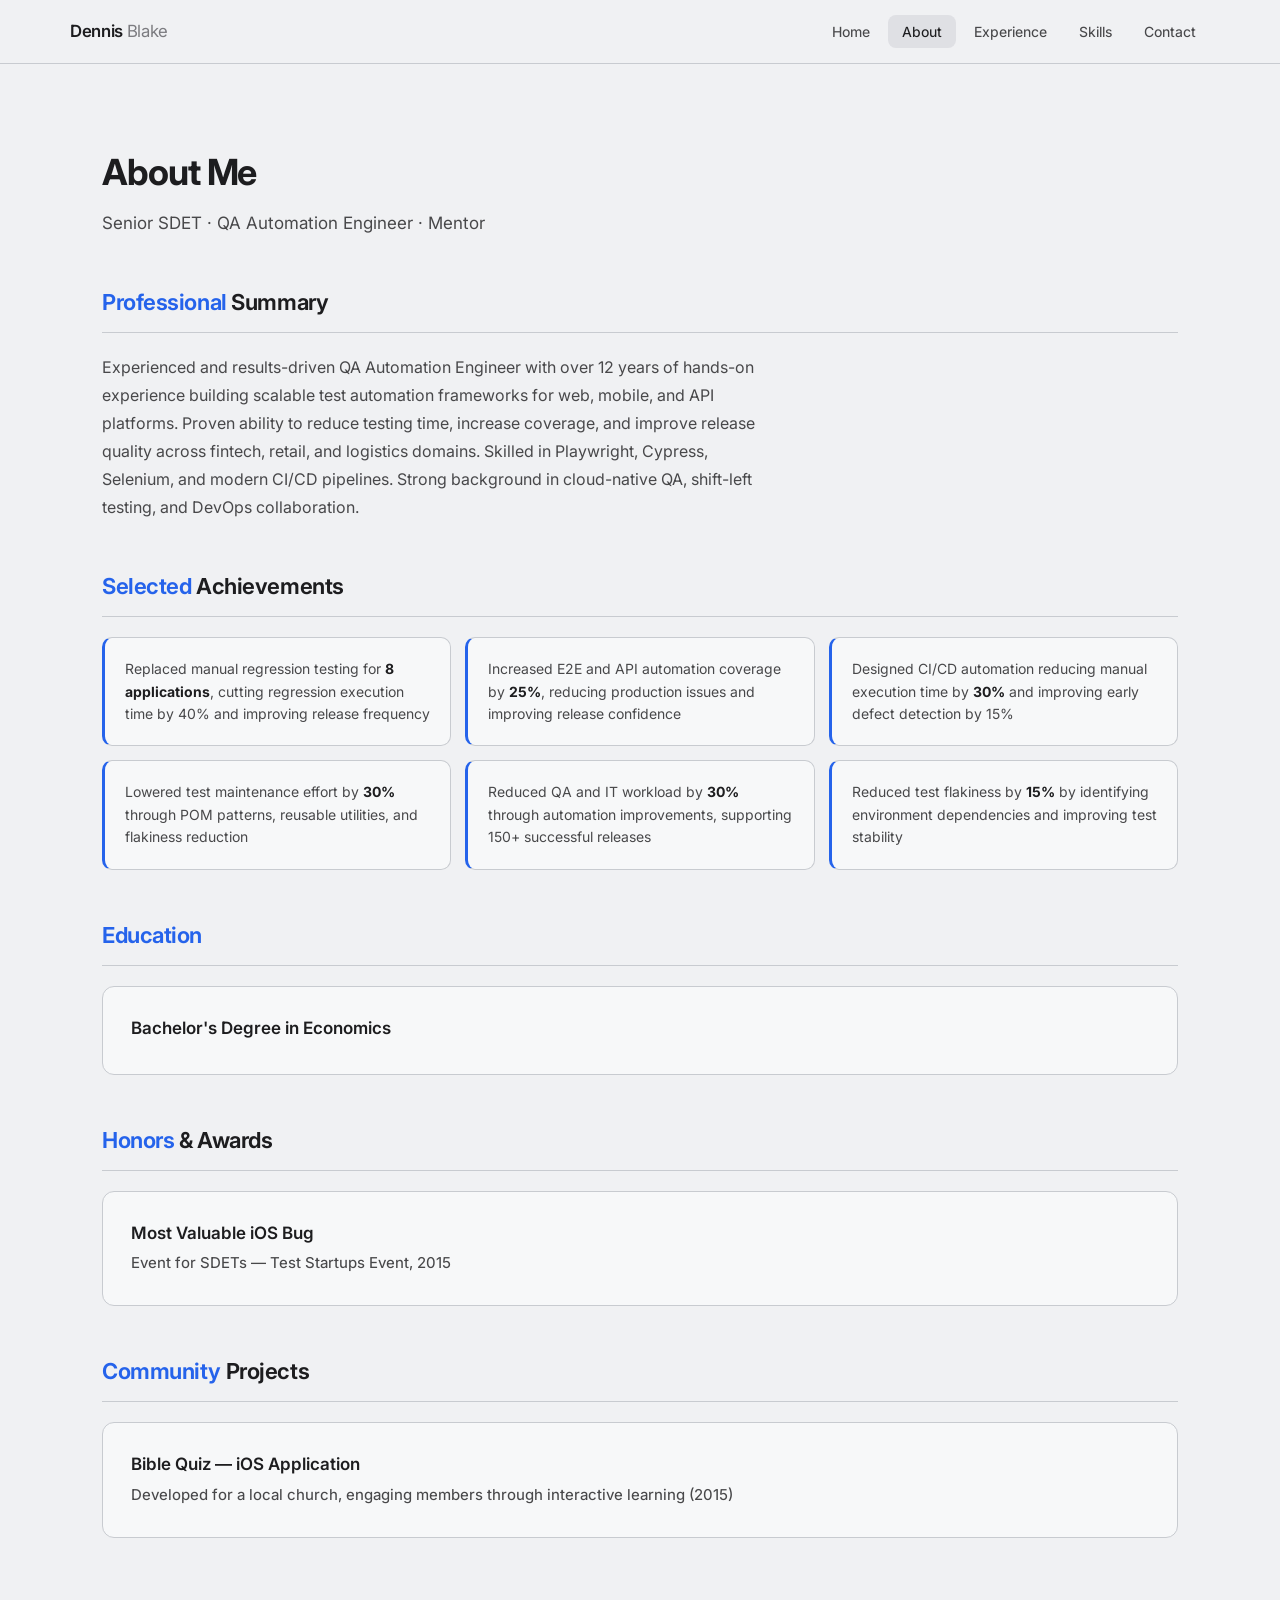
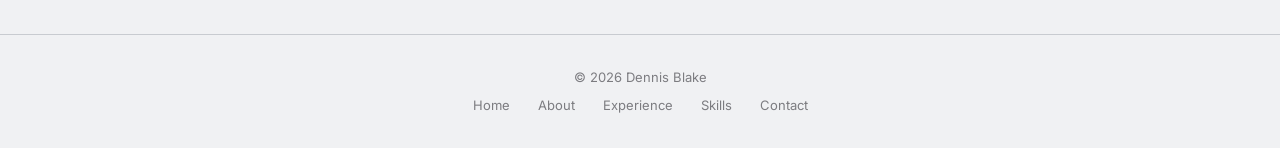
==== about/index.html @ b37bf3eb "Initial portfolio site" ====
<!doctype html>
<html lang="en">
  <head>
    <meta charset="UTF-8" />
    <meta name="viewport" content="width=device-width, initial-scale=1.0" />
    <title>About — Dennis Blake</title>
    <meta
      name="description"
      content="About Dennis Blake — Senior SDET and QA Automation Engineer with 12+ years building scalable test frameworks."
    />
    <link rel="preconnect" href="https://fonts.googleapis.com" />
    <link rel="preconnect" href="https://fonts.gstatic.com" crossorigin />
    <link
      href="https://fonts.googleapis.com/css2?family=Inter:wght@400;450;500;550;600;650;700&display=swap"
      rel="stylesheet"
    />
    <link rel="icon" href="../assets/favicon.svg" type="image/svg+xml" />
    <link rel="stylesheet" href="../css/style.css" />
  </head>
  <body>
    <nav class="navbar">
      <div class="container">
        <a href="../" class="logo">Dennis <span>Blake</span></a>
        <div
          class="menu-toggle"
          onclick="
            document.querySelector('.nav-links').classList.toggle('active')
          "
        >
          <span></span><span></span><span></span>
        </div>
        <ul class="nav-links">
          <li><a href="../">Home</a></li>
          <li><a href="../about/" class="active">About</a></li>
          <li><a href="../experience/">Experience</a></li>
          <li><a href="../skills/">Skills</a></li>
          <li><a href="../contact/">Contact</a></li>
        </ul>
      </div>
    </nav>

    <main class="page-main">
      <section class="page-hero">
        <h1>About Me</h1>
        <p class="tagline">Senior SDET · QA Automation Engineer · Mentor</p>
      </section>

      <section class="section">
        <h2><span>Professional</span> Summary</h2>
        <p class="summary-text">
          Experienced and results-driven QA Automation Engineer with over 12
          years of hands-on experience building scalable test automation
          frameworks for web, mobile, and API platforms. Proven ability to
          reduce testing time, increase coverage, and improve release quality
          across fintech, retail, and logistics domains. Skilled in Playwright,
          Cypress, Selenium, and modern CI/CD pipelines. Strong background in
          cloud-native QA, shift-left testing, and DevOps collaboration.
        </p>
      </section>

      <section class="section">
        <h2><span>Selected</span> Achievements</h2>
        <div class="achievements">
          <div class="achievement-item">
            <p>
              Replaced manual regression testing for
              <strong>8 applications</strong>, cutting regression execution time
              by 40% and improving release frequency
            </p>
          </div>
          <div class="achievement-item">
            <p>
              Increased E2E and API automation coverage by <strong>25%</strong>,
              reducing production issues and improving release confidence
            </p>
          </div>
          <div class="achievement-item">
            <p>
              Designed CI/CD automation reducing manual execution time by
              <strong>30%</strong> and improving early defect detection by 15%
            </p>
          </div>
          <div class="achievement-item">
            <p>
              Lowered test maintenance effort by <strong>30%</strong> through
              POM patterns, reusable utilities, and flakiness reduction
            </p>
          </div>
          <div class="achievement-item">
            <p>
              Reduced QA and IT workload by <strong>30%</strong> through
              automation improvements, supporting 150+ successful releases
            </p>
          </div>
          <div class="achievement-item">
            <p>
              Reduced test flakiness by <strong>15%</strong> by identifying
              environment dependencies and improving test stability
            </p>
          </div>
        </div>
      </section>

      <section class="section">
        <h2><span>Education</span></h2>
        <div class="card">
          <h3>Bachelor's Degree in Economics</h3>
        </div>
      </section>

      <section class="section">
        <h2><span>Honors</span> &amp; Awards</h2>
        <div class="card">
          <h3>Most Valuable iOS Bug</h3>
          <p class="subtitle">Event for SDETs — Test Startups Event, 2015</p>
        </div>
      </section>

      <section class="section">
        <h2><span>Community</span> Projects</h2>
        <div class="card">
          <h3>Bible Quiz — iOS Application</h3>
          <p class="subtitle">
            Developed for a local church, engaging members through interactive
            learning (2015)
          </p>
        </div>
      </section>
    </main>

    <footer>
      <p>&copy; 2026 Dennis Blake</p>
      <div class="footer-links">
        <a href="../">Home</a>
        <a href="../about/">About</a>
        <a href="../experience/">Experience</a>
        <a href="../skills/">Skills</a>
        <a href="../contact/">Contact</a>
      </div>
    </footer>
  </body>
</html>
---- css/style.css ----
* {
  margin: 0;
  padding: 0;
  box-sizing: border-box;
}

:root {
  --bg: #f0f1f3;
  --bg-subtle: #e9eaed;
  --bg-muted: #dfe0e4;
  --border: #c8cbd0;
  --text: #1d1d1f;
  --text-secondary: #48484a;
  --text-muted: #7c7c80;
  --accent: #2563eb;
  --accent-hover: #1d4ed8;
  --accent-subtle: #e8f0fe;
  --success: #059669;
  --success-subtle: #e6f7ef;
  --surface: #f7f8f9;
  --max-width: 1140px;
}

html {
  scroll-behavior: smooth;
  -webkit-font-smoothing: antialiased;
  -moz-osx-font-smoothing: grayscale;
}

body {
  font-family:
    "Inter",
    -apple-system,
    BlinkMacSystemFont,
    "Segoe UI",
    system-ui,
    sans-serif;
  background-color: var(--bg);
  color: var(--text);
  line-height: 1.6;
  font-size: 16px;
}

a {
  color: var(--accent);
  text-decoration: none;
  transition: color 0.2s ease;
}

a:hover {
  color: var(--accent-hover);
}

img {
  max-width: 100%;
}

/* ── Navigation ── */

.navbar {
  background: rgba(240, 241, 243, 0.9);
  backdrop-filter: blur(14px);
  -webkit-backdrop-filter: blur(14px);
  border-bottom: 1px solid var(--border);
  padding: 0 2rem;
  position: sticky;
  top: 0;
  z-index: 100;
  height: 64px;
}

.navbar .container {
  max-width: var(--max-width);
  margin: 0 auto;
  display: flex;
  justify-content: space-between;
  align-items: center;
  height: 100%;
}

.navbar .logo {
  font-size: 1.05rem;
  font-weight: 600;
  color: var(--text);
  letter-spacing: -0.02em;
}

.navbar .logo span {
  color: var(--text-muted);
  font-weight: 400;
}

.nav-links {
  list-style: none;
  display: flex;
  gap: 0.25rem;
  align-items: center;
}

.nav-links a {
  color: var(--text-secondary);
  font-size: 0.875rem;
  font-weight: 450;
  padding: 0.5rem 0.875rem;
  border-radius: 8px;
  transition:
    color 0.2s ease,
    background 0.2s ease;
}

.nav-links a:hover,
.nav-links a.active {
  color: var(--text);
  background: var(--bg-muted);
}

.nav-links .btn-primary {
  color: #fff;
  background: var(--accent);
}

.nav-links .btn-primary:hover {
  color: #fff;
  background: var(--accent-hover);
}

.menu-toggle {
  display: none;
  flex-direction: column;
  gap: 4px;
  cursor: pointer;
  padding: 8px;
  border-radius: 8px;
  transition: background 0.2s;
}

.menu-toggle:hover {
  background: var(--bg-muted);
}

.menu-toggle span {
  display: block;
  width: 20px;
  height: 2px;
  background: var(--text);
  border-radius: 1px;
  transition: 0.2s;
}

/* ── Layout ── */

main {
  width: 100%;
}

.container-page {
  max-width: var(--max-width);
  margin: 0 auto;
  padding: 0 2rem;
}

.section {
  padding: 5rem 0;
}

.section--alt {
  background: var(--bg-subtle);
}

.section--border {
  border-top: 1px solid var(--border);
}

.section-label {
  font-size: 0.8125rem;
  font-weight: 600;
  text-transform: uppercase;
  letter-spacing: 0.08em;
  color: var(--accent);
  margin-bottom: 0.75rem;
}

.section-title {
  font-size: 2rem;
  font-weight: 700;
  letter-spacing: -0.03em;
  line-height: 1.2;
  color: var(--text);
  margin-bottom: 1rem;
}

.section-subtitle {
  font-size: 1.125rem;
  color: var(--text-secondary);
  line-height: 1.7;
  max-width: 640px;
}

.section-header {
  margin-bottom: 3rem;
}

/* ── Hero ── */

.hero {
  padding: 6rem 0 5rem;
  text-align: left;
}

.hero-inner {
  max-width: var(--max-width);
  margin: 0 auto;
  padding: 0 2rem;
  display: grid;
  grid-template-columns: 1fr 1fr;
  gap: 4rem;
  align-items: center;
}

.hero-content {
  max-width: 560px;
}

.hero-badge {
  display: inline-flex;
  align-items: center;
  gap: 0.5rem;
  background: var(--success-subtle);
  color: var(--success);
  font-size: 0.8125rem;
  font-weight: 600;
  padding: 0.375rem 1rem;
  border-radius: 100px;
  margin-bottom: 1.5rem;
  border: 1px solid #d1fae5;
}

.hero-badge::before {
  content: "";
  width: 6px;
  height: 6px;
  background: var(--success);
  border-radius: 50%;
  flex-shrink: 0;
}

.hero h1 {
  font-size: 3.25rem;
  font-weight: 700;
  letter-spacing: -0.04em;
  line-height: 1.1;
  color: var(--text);
  margin-bottom: 1.25rem;
}

.hero h1 .text-muted {
  color: var(--text-muted);
}

.hero-description {
  font-size: 1.2rem;
  color: var(--text-secondary);
  line-height: 1.7;
  margin-bottom: 1.5rem;
  max-width: 480px;
}

.hero-stack {
  display: flex;
  flex-wrap: wrap;
  gap: 0.5rem;
  margin-bottom: 1rem;
}

.hero-stack span {
  font-size: 0.8125rem;
  font-weight: 500;
  color: var(--text-secondary);
  background: var(--bg-muted);
  padding: 0.35rem 0.85rem;
  border-radius: 6px;
  border: 1px solid var(--border);
}

.hero-auth {
  font-size: 0.8125rem;
  color: var(--text-muted);
  font-weight: 500;
  margin-bottom: 1.75rem;
}

.hero-actions {
  display: flex;
  gap: 0.75rem;
  flex-wrap: wrap;
}

.hero-photo-wrapper {
  display: flex;
  justify-content: center;
  align-items: center;
}

.hero-photo {
  width: 320px;
  height: 320px;
  border-radius: 24px;
  object-fit: cover;
  object-position: center 15%;
  border: 1px solid var(--border);
  box-shadow: 0 24px 48px -12px rgba(0, 0, 0, 0.08);
}

/* ── Buttons ── */

.btn {
  display: inline-flex;
  align-items: center;
  justify-content: center;
  gap: 0.5rem;
  padding: 0.75rem 1.5rem;
  border-radius: 10px;
  font-weight: 550;
  font-size: 0.9375rem;
  transition: all 0.2s ease;
  cursor: pointer;
  border: none;
  text-decoration: none;
  line-height: 1;
}

.btn-primary {
  background: var(--accent);
  color: #fff;
}

.btn-primary:hover {
  background: var(--accent-hover);
  color: #fff;
}

.btn-secondary {
  background: var(--bg);
  color: var(--text);
  border: 1px solid var(--border);
}

.btn-secondary:hover {
  background: var(--bg-subtle);
  color: var(--text);
  border-color: #d1d5db;
}

.btn-outline {
  border: 1px solid var(--border);
  color: var(--text-secondary);
  background: transparent;
}

.btn-outline:hover {
  background: var(--bg-muted);
  color: var(--text);
  border-color: #d1d5db;
}

.btn-nav {
  background: var(--accent-subtle);
  color: var(--accent);
  border: 1px solid var(--accent);
}

.btn-nav:hover {
  background: var(--accent);
  color: #fff;
}

/* ── Metrics ── */

.metrics-grid {
  display: grid;
  grid-template-columns: repeat(5, 1fr);
  gap: 1px;
  background: var(--border);
  border: 1px solid var(--border);
  border-radius: 16px;
  overflow: hidden;
}

.metric-card {
  background: var(--surface);
  padding: 2rem 1.5rem;
  text-align: center;
}

.metric-value {
  font-size: 2.5rem;
  font-weight: 700;
  letter-spacing: -0.04em;
  color: var(--text);
  line-height: 1;
  margin-bottom: 0.5rem;
}

.metric-label {
  font-size: 0.875rem;
  color: var(--text-secondary);
  font-weight: 450;
  line-height: 1.4;
}

/* ── Skills ── */

.skills-grid {
  display: grid;
  grid-template-columns: repeat(3, 1fr);
  gap: 1rem;
}

.skill-group {
  background: var(--surface);
  border: 1px solid var(--border);
  border-radius: 12px;
  padding: 1.5rem;
  transition: border-color 0.2s;
}

.skill-group:hover {
  border-color: #d1d5db;
}

.skill-group-title {
  font-size: 0.9375rem;
  font-weight: 600;
  color: var(--text);
  margin-bottom: 0.75rem;
}

.skill-group-items {
  font-size: 0.875rem;
  color: var(--text-secondary);
  line-height: 1.8;
}

/* ── Projects ── */

.projects-grid {
  display: grid;
  grid-template-columns: repeat(2, 1fr);
  gap: 1.25rem;
}

.project-card {
  background: var(--surface);
  border: 1px solid var(--border);
  border-radius: 14px;
  padding: 2rem;
  transition:
    border-color 0.2s,
    box-shadow 0.2s;
}

.project-card:hover {
  border-color: #d1d5db;
  box-shadow: 0 4px 16px -4px rgba(0, 0, 0, 0.06);
}

.project-company {
  font-size: 0.8125rem;
  font-weight: 500;
  color: var(--text-muted);
  margin-bottom: 0.5rem;
}

.project-title {
  font-size: 1.125rem;
  font-weight: 650;
  color: var(--text);
  margin-bottom: 0.75rem;
  line-height: 1.3;
}

.project-description {
  font-size: 0.9375rem;
  color: var(--text-secondary);
  line-height: 1.65;
  margin-bottom: 1.25rem;
}

.project-impact {
  display: flex;
  flex-wrap: wrap;
  gap: 0.5rem;
  margin-bottom: 1rem;
}

.project-impact-tag {
  font-size: 0.75rem;
  font-weight: 600;
  color: var(--accent);
  background: var(--accent-subtle);
  padding: 0.3rem 0.65rem;
  border-radius: 6px;
}

.project-tech {
  display: flex;
  flex-wrap: wrap;
  gap: 0.375rem;
}

.project-tech span {
  font-size: 0.75rem;
  font-weight: 450;
  color: var(--text-muted);
  background: var(--bg-muted);
  padding: 0.25rem 0.6rem;
  border-radius: 4px;
}

/* ── Experience timeline ── */

.timeline {
  position: relative;
  max-width: 800px;
}

.timeline::before {
  content: "";
  position: absolute;
  left: 0;
  top: 8px;
  bottom: 0;
  width: 1px;
  background: var(--border);
}

.timeline-item {
  position: relative;
  padding-left: 2rem;
  padding-bottom: 2.5rem;
}

.timeline-item:last-child {
  padding-bottom: 0;
}

.timeline-item::before {
  content: "";
  position: absolute;
  left: -3px;
  top: 8px;
  width: 7px;
  height: 7px;
  border-radius: 50%;
  background: var(--border);
  border: 2px solid var(--bg-subtle);
}

.timeline-item:first-child::before {
  background: var(--accent);
}

.timeline-role {
  font-size: 1rem;
  font-weight: 600;
  color: var(--text);
  margin-bottom: 0.125rem;
}

.timeline-company {
  font-size: 0.9375rem;
  color: var(--text-secondary);
  margin-bottom: 0.125rem;
}

.timeline-date {
  font-size: 0.8125rem;
  color: var(--text-muted);
  margin-bottom: 0.75rem;
}

.timeline-highlights {
  list-style: none;
  padding: 0;
}

.timeline-highlights li {
  position: relative;
  padding-left: 1rem;
  font-size: 0.875rem;
  color: var(--text-secondary);
  line-height: 1.65;
  padding-top: 0.2rem;
  padding-bottom: 0.2rem;
}

.timeline-highlights li::before {
  content: "";
  position: absolute;
  left: 0;
  top: 0.65em;
  width: 4px;
  height: 4px;
  border-radius: 50%;
  background: var(--text-muted);
}

/* ── Contact / CTA ── */

.cta-section {
  text-align: center;
  padding: 6rem 0;
}

.cta-title {
  font-size: 2.5rem;
  font-weight: 700;
  letter-spacing: -0.04em;
  color: var(--text);
  margin-bottom: 1rem;
}

.cta-subtitle {
  font-size: 1.125rem;
  color: var(--text-secondary);
  max-width: 480px;
  margin: 0 auto 2rem;
  line-height: 1.6;
}

.cta-links {
  display: flex;
  justify-content: center;
  gap: 0.75rem;
  flex-wrap: wrap;
  margin-bottom: 2rem;
}

.cta-detail {
  font-size: 0.875rem;
  color: var(--text-muted);
}

.cta-detail a {
  color: var(--text-secondary);
  text-decoration: underline;
  text-underline-offset: 2px;
}

/* ── Footer ── */

footer {
  border-top: 1px solid var(--border);
  padding: 2rem;
  text-align: center;
  color: var(--text-muted);
  font-size: 0.8125rem;
}

footer .footer-links {
  margin-top: 0.5rem;
}

footer .footer-links a {
  color: var(--text-muted);
  margin: 0 0.75rem;
  font-size: 0.8125rem;
  transition: color 0.2s;
}

footer .footer-links a:hover {
  color: var(--text);
}

/* ── Subpage compatibility ── */

.page-main {
  max-width: var(--max-width);
  margin: 0 auto;
  padding: 3rem 2rem;
  min-height: calc(100vh - 64px - 100px);
}

.page-hero {
  padding: 2rem 0 3rem;
}

.page-hero h1 {
  font-size: 2.25rem;
  font-weight: 700;
  letter-spacing: -0.03em;
  color: var(--text);
  margin-bottom: 0.5rem;
}

.page-hero .tagline {
  font-size: 1.0625rem;
  color: var(--text-secondary);
  font-weight: 400;
}

.card {
  background: var(--surface);
  border: 1px solid var(--border);
  border-radius: 12px;
  padding: 1.75rem;
  margin-bottom: 1.25rem;
  transition: border-color 0.2s;
}

.card:hover {
  border-color: #d1d5db;
}

.card h3 {
  font-size: 1.0625rem;
  font-weight: 600;
  color: var(--text);
  margin-bottom: 0.25rem;
}

.card .subtitle {
  color: var(--text-secondary);
  font-size: 0.9375rem;
  font-weight: 450;
  margin-bottom: 0.125rem;
}

.card .date {
  color: var(--text-muted);
  font-size: 0.8125rem;
  margin-bottom: 0.875rem;
}

.card ul {
  list-style: none;
  padding: 0;
}

.card ul li {
  padding: 0.25rem 0;
  padding-left: 1rem;
  position: relative;
  color: var(--text-secondary);
  font-size: 0.875rem;
  line-height: 1.65;
}

.card ul li::before {
  content: "";
  position: absolute;
  left: 0;
  top: 0.65em;
  width: 4px;
  height: 4px;
  border-radius: 50%;
  background: var(--text-muted);
}

.summary-text {
  font-size: 1rem;
  color: var(--text-secondary);
  line-height: 1.75;
  max-width: 680px;
}

.achievements {
  display: grid;
  grid-template-columns: repeat(auto-fit, minmax(280px, 1fr));
  gap: 0.875rem;
}

.achievement-item {
  background: var(--surface);
  border: 1px solid var(--border);
  border-radius: 10px;
  padding: 1.25rem;
  border-left: 3px solid var(--accent);
}

.achievement-item p {
  color: var(--text-secondary);
  font-size: 0.875rem;
  line-height: 1.6;
}

.achievement-item strong {
  color: var(--text);
}

.skill-tags {
  display: flex;
  flex-wrap: wrap;
  gap: 0.4rem;
}

.skill-tag {
  background: var(--bg-muted);
  color: var(--text-secondary);
  padding: 0.35rem 0.8rem;
  border-radius: 6px;
  font-size: 0.8125rem;
  border: 1px solid var(--border);
  font-weight: 450;
  transition: border-color 0.2s;
}

.skill-tag:hover {
  border-color: #d1d5db;
}

.contact-info {
  display: grid;
  grid-template-columns: repeat(auto-fit, minmax(250px, 1fr));
  gap: 1rem;
  margin-bottom: 2rem;
}

.contact-item {
  background: var(--surface);
  border: 1px solid var(--border);
  border-radius: 12px;
  padding: 1.5rem;
  text-align: center;
  transition: border-color 0.2s;
}

.contact-item:hover {
  border-color: #d1d5db;
}

.contact-item .icon {
  font-size: 1.5rem;
  margin-bottom: 0.5rem;
}

.contact-item h3 {
  font-size: 0.9375rem;
  font-weight: 600;
  color: var(--text);
  margin-bottom: 0.25rem;
}

.contact-item p,
.contact-item a {
  color: var(--text-secondary);
  font-size: 0.875rem;
}

.page-main .section {
  padding: 0;
  margin-bottom: 3rem;
}

.page-main .section h2 {
  font-size: 1.375rem;
  font-weight: 650;
  letter-spacing: -0.02em;
  margin-bottom: 1.25rem;
  padding-bottom: 0.75rem;
  border-bottom: 1px solid var(--border);
  color: var(--text);
}

.page-main .section h2 span {
  color: var(--accent);
}

/* ── Responsive ── */

@media (max-width: 1024px) {
  .hero-inner {
    grid-template-columns: 1fr;
    gap: 2.5rem;
  }

  .hero-photo-wrapper {
    order: -1;
    justify-content: flex-start;
  }

  .hero-photo {
    width: 200px;
    height: 200px;
    border-radius: 20px;
  }

  .metrics-grid {
    grid-template-columns: repeat(3, 1fr);
  }

  .skills-grid {
    grid-template-columns: repeat(2, 1fr);
  }

  .projects-grid {
    grid-template-columns: 1fr;
  }
}

@media (max-width: 768px) {
  .menu-toggle {
    display: flex;
  }

  .nav-links {
    display: none;
    position: absolute;
    top: 100%;
    left: 0;
    right: 0;
    background: rgba(240, 241, 243, 0.98);
    backdrop-filter: blur(14px);
    flex-direction: column;
    padding: 0.75rem 1rem;
    gap: 0.25rem;
    border-bottom: 1px solid var(--border);
  }

  .nav-links.active {
    display: flex;
  }

  .nav-links a {
    padding: 0.625rem 0.875rem;
    width: 100%;
  }

  .navbar .container {
    position: relative;
  }

  .hero {
    padding: 3rem 0 3rem;
  }

  .hero h1 {
    font-size: 2.25rem;
  }

  .hero-description {
    font-size: 1.0625rem;
  }

  .hero-inner {
    padding: 0 1.25rem;
  }

  .hero-photo {
    width: 160px;
    height: 160px;
  }

  .section {
    padding: 3rem 0;
  }

  .section-title {
    font-size: 1.625rem;
  }

  .container-page {
    padding: 0 1.25rem;
  }

  .metrics-grid {
    grid-template-columns: repeat(2, 1fr);
    border-radius: 12px;
  }

  .metric-value {
    font-size: 2rem;
  }

  .metric-card {
    padding: 1.5rem 1rem;
  }

  .skills-grid {
    grid-template-columns: 1fr;
  }

  .cta-title {
    font-size: 1.75rem;
  }

  .cta-section {
    padding: 4rem 0;
  }

  .page-main {
    padding: 2rem 1.25rem;
  }

  .achievements {
    grid-template-columns: 1fr;
  }
}

@media (max-width: 480px) {
  .hero h1 {
    font-size: 1.875rem;
  }

  .hero-actions {
    flex-direction: column;
  }

  .hero-actions .btn {
    width: 100%;
  }

  .metrics-grid {
    grid-template-columns: 1fr 1fr;
  }
}
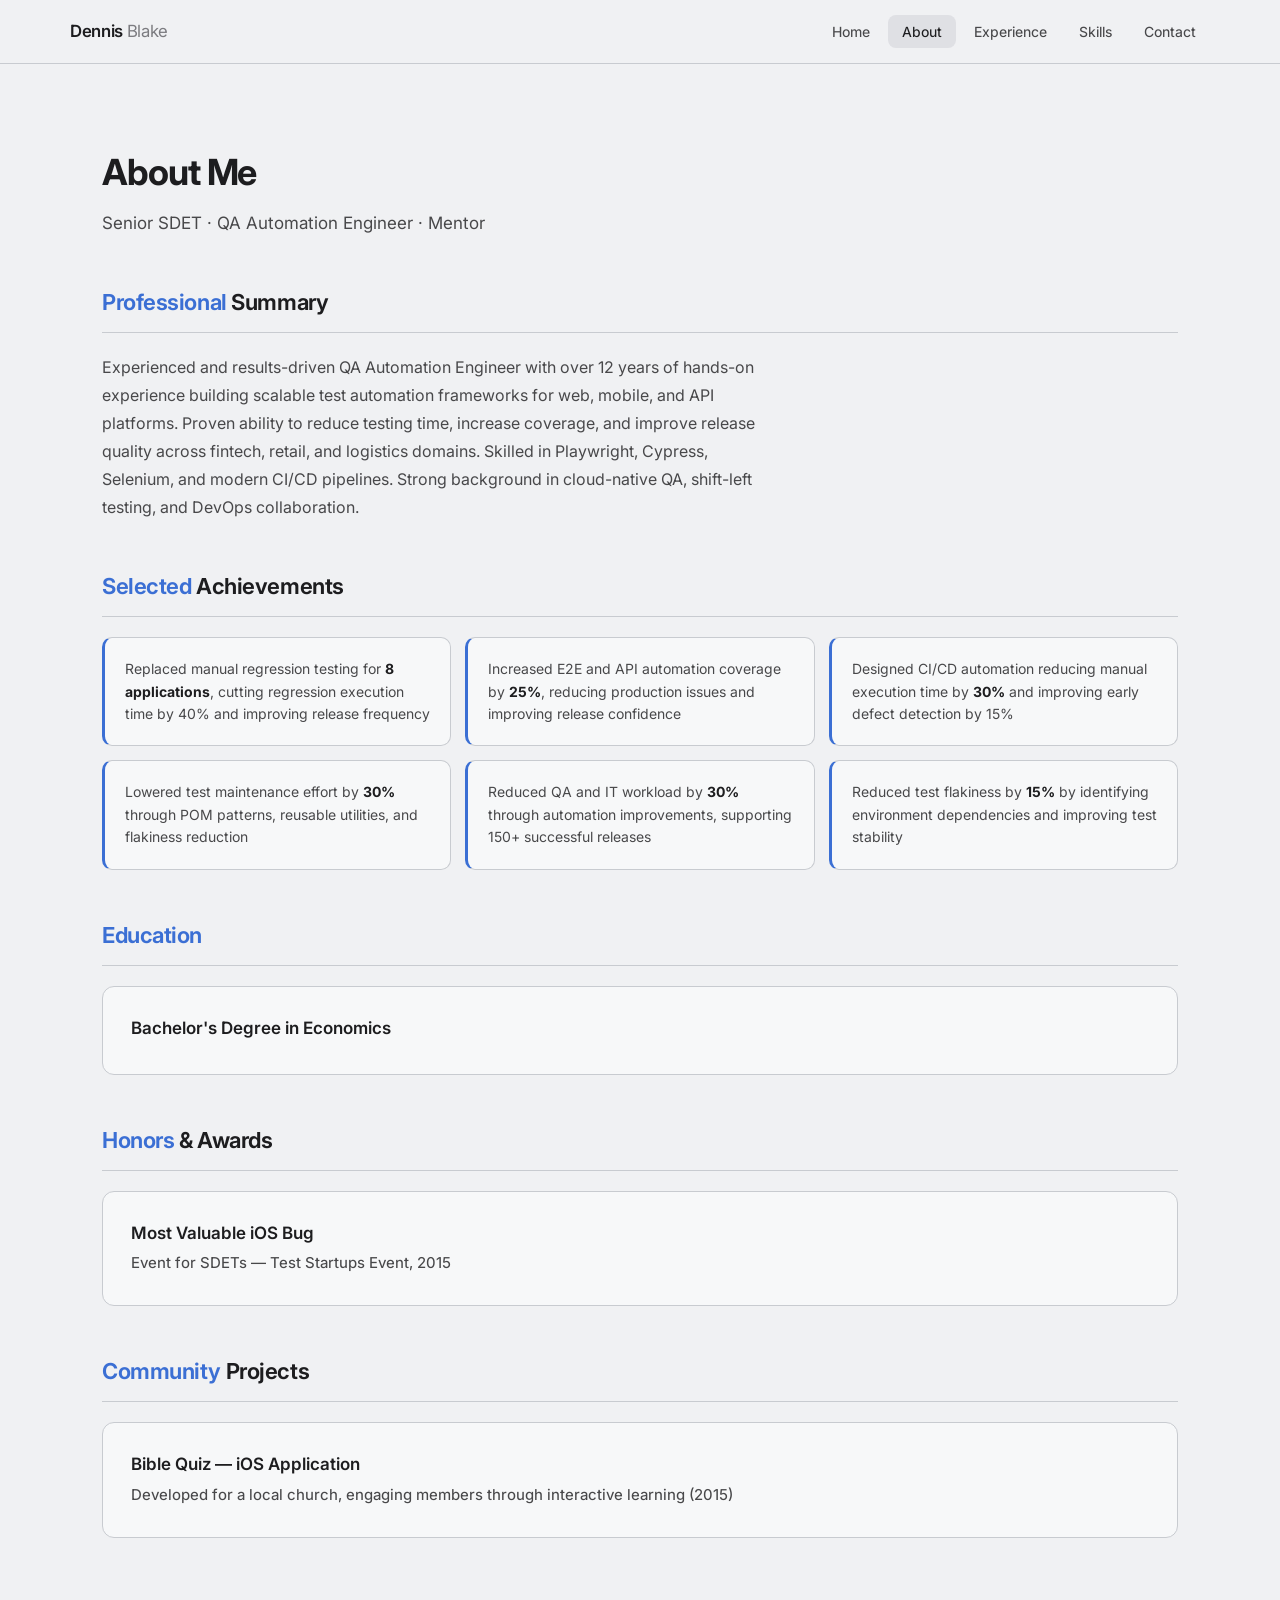
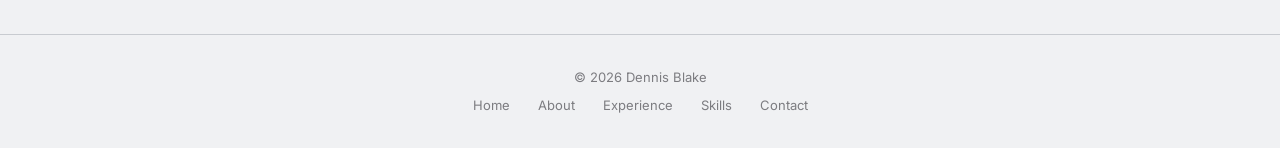
==== commit 656299fd: "update ui" ====
--- a/about/index.html
+++ b/about/index.html
@@ -23,9 +23,9 @@
         <a href="../" class="logo">Dennis <span>Blake</span></a>
         <div
           class="menu-toggle"
-          onclick="
-            document.querySelector('.nav-links').classList.toggle('active')
-          "
+          aria-label="Toggle menu"
+          role="button"
+          tabindex="0"
         >
           <span></span><span></span><span></span>
         </div>
@@ -138,5 +138,6 @@
         <a href="../contact/">Contact</a>
       </div>
     </footer>
+    <script src="../js/main.js" defer></script>
   </body>
 </html>
--- a/css/style.css
+++ b/css/style.css
@@ -12,13 +12,18 @@
   --text: #1d1d1f;
   --text-secondary: #48484a;
   --text-muted: #7c7c80;
-  --accent: #2563eb;
-  --accent-hover: #1d4ed8;
-  --accent-subtle: #e8f0fe;
+  --accent: #3b6fd4;
+  --accent-hover: #2f5bb8;
+  --accent-subtle: #e9f0fa;
   --success: #059669;
   --success-subtle: #e6f7ef;
   --surface: #f7f8f9;
   --max-width: 1140px;
+
+  /* Strong custom easings (built-in CSS easings are too weak) */
+  --ease-out: cubic-bezier(0.23, 1, 0.32, 1);
+  --ease-in-out: cubic-bezier(0.77, 0, 0.175, 1);
+  --ease-spring: cubic-bezier(0.34, 1.56, 0.64, 1);
 }
 
 html {
@@ -144,7 +149,21 @@
   height: 2px;
   background: var(--text);
   border-radius: 1px;
-  transition: 0.2s;
+  transition:
+    transform 0.25s var(--ease-out),
+    opacity 0.2s var(--ease-out);
+}
+
+.menu-toggle.active span:nth-child(1) {
+  transform: translateY(6px) rotate(45deg);
+}
+
+.menu-toggle.active span:nth-child(2) {
+  opacity: 0;
+}
+
+.menu-toggle.active span:nth-child(3) {
+  transform: translateY(-6px) rotate(-45deg);
 }
 
 /* ── Layout ── */
@@ -322,13 +341,22 @@
   border-radius: 10px;
   font-weight: 550;
   font-size: 0.9375rem;
-  transition: all 0.2s ease;
+  transition:
+    background 0.2s var(--ease-out),
+    border-color 0.2s var(--ease-out),
+    color 0.2s var(--ease-out),
+    box-shadow 0.2s var(--ease-out),
+    transform 0.14s var(--ease-out);
   cursor: pointer;
   border: none;
   text-decoration: none;
   line-height: 1;
 }
 
+.btn:active {
+  transform: scale(0.97);
+}
+
 .btn-primary {
   background: var(--accent);
   color: #fff;
@@ -337,6 +365,7 @@
 .btn-primary:hover {
   background: var(--accent-hover);
   color: #fff;
+  box-shadow: 0 6px 16px -6px rgba(59, 111, 212, 0.5);
 }
 
 .btn-secondary {
@@ -390,6 +419,11 @@
   background: var(--surface);
   padding: 2rem 1.5rem;
   text-align: center;
+  transition: background 0.25s var(--ease-out);
+}
+
+.metric-card:hover {
+  background: var(--bg);
 }
 
 .metric-value {
@@ -421,11 +455,16 @@
   border: 1px solid var(--border);
   border-radius: 12px;
   padding: 1.5rem;
-  transition: border-color 0.2s;
+  transition:
+    border-color 0.25s var(--ease-out),
+    transform 0.25s var(--ease-out),
+    box-shadow 0.25s var(--ease-out);
 }
 
 .skill-group:hover {
   border-color: #d1d5db;
+  transform: translateY(-2px);
+  box-shadow: 0 8px 20px -12px rgba(0, 0, 0, 0.15);
 }
 
 .skill-group-title {
@@ -455,13 +494,19 @@
   border-radius: 14px;
   padding: 2rem;
   transition:
-    border-color 0.2s,
-    box-shadow 0.2s;
+    border-color 0.25s var(--ease-out),
+    box-shadow 0.25s var(--ease-out),
+    transform 0.25s var(--ease-out);
 }
 
 .project-card:hover {
   border-color: #d1d5db;
-  box-shadow: 0 4px 16px -4px rgba(0, 0, 0, 0.06);
+  transform: translateY(-3px);
+  box-shadow: 0 12px 28px -12px rgba(0, 0, 0, 0.14);
+}
+
+.project-card:active {
+  transform: translateY(-1px) scale(0.995);
 }
 
 .project-company {
@@ -705,11 +750,16 @@
   border-radius: 12px;
   padding: 1.75rem;
   margin-bottom: 1.25rem;
-  transition: border-color 0.2s;
+  transition:
+    border-color 0.25s var(--ease-out),
+    transform 0.25s var(--ease-out),
+    box-shadow 0.25s var(--ease-out);
 }
 
 .card:hover {
   border-color: #d1d5db;
+  transform: translateY(-2px);
+  box-shadow: 0 8px 20px -12px rgba(0, 0, 0, 0.15);
 }
 
 .card h3 {
@@ -802,11 +852,14 @@
   font-size: 0.8125rem;
   border: 1px solid var(--border);
   font-weight: 450;
-  transition: border-color 0.2s;
+  transition:
+    border-color 0.2s var(--ease-out),
+    transform 0.2s var(--ease-out);
 }
 
 .skill-tag:hover {
   border-color: #d1d5db;
+  transform: translateY(-1px);
 }
 
 .contact-info {
@@ -822,11 +875,16 @@
   border-radius: 12px;
   padding: 1.5rem;
   text-align: center;
-  transition: border-color 0.2s;
+  transition:
+    border-color 0.25s var(--ease-out),
+    transform 0.25s var(--ease-out),
+    box-shadow 0.25s var(--ease-out);
 }
 
 .contact-item:hover {
   border-color: #d1d5db;
+  transform: translateY(-2px);
+  box-shadow: 0 8px 20px -12px rgba(0, 0, 0, 0.15);
 }
 
 .contact-item .icon {
@@ -1014,3 +1072,103 @@
     grid-template-columns: 1fr 1fr;
   }
 }
+
+/* ── Motion: scroll reveal ── */
+
+.js .reveal {
+  opacity: 0;
+  transform: translateY(18px);
+  transition:
+    opacity 0.6s var(--ease-out),
+    transform 0.6s var(--ease-out);
+  will-change: opacity, transform;
+}
+
+.js .reveal.is-visible {
+  opacity: 1;
+  transform: none;
+}
+
+/* ── Motion: hero entrance (rare, first-time delight) ── */
+
+.js .hero-content > *,
+.js .hero-photo-wrapper {
+  opacity: 0;
+  transform: translateY(14px);
+  animation: hero-in 0.7s var(--ease-out) forwards;
+}
+
+.js .hero-content > *:nth-child(1) {
+  animation-delay: 0.05s;
+}
+.js .hero-content > *:nth-child(2) {
+  animation-delay: 0.12s;
+}
+.js .hero-content > *:nth-child(3) {
+  animation-delay: 0.19s;
+}
+.js .hero-content > *:nth-child(4) {
+  animation-delay: 0.26s;
+}
+.js .hero-content > *:nth-child(5) {
+  animation-delay: 0.33s;
+}
+.js .hero-content > *:nth-child(6) {
+  animation-delay: 0.4s;
+}
+.js .hero-photo-wrapper {
+  animation-delay: 0.2s;
+}
+
+@keyframes hero-in {
+  to {
+    opacity: 1;
+    transform: none;
+  }
+}
+
+/* Active timeline node gently pulses to draw the eye to "now" */
+.timeline-item:first-child::before {
+  box-shadow: 0 0 0 0 rgba(59, 111, 212, 0.35);
+  animation: node-pulse 2.4s var(--ease-out) infinite;
+}
+
+@keyframes node-pulse {
+  0% {
+    box-shadow: 0 0 0 0 rgba(59, 111, 212, 0.35);
+  }
+  70% {
+    box-shadow: 0 0 0 7px rgba(59, 111, 212, 0);
+  }
+  100% {
+    box-shadow: 0 0 0 0 rgba(59, 111, 212, 0);
+  }
+}
+
+/* ── Accessibility: honor reduced-motion ── */
+
+@media (prefers-reduced-motion: reduce) {
+  html {
+    scroll-behavior: auto;
+  }
+
+  .js .reveal,
+  .js .hero-content > *,
+  .js .hero-photo-wrapper {
+    opacity: 1;
+    transform: none;
+    animation: none;
+  }
+
+  .timeline-item:first-child::before {
+    animation: none;
+  }
+
+  *,
+  *::before,
+  *::after {
+    transition-duration: 0.01ms !important;
+    animation-duration: 0.01ms !important;
+    animation-iteration-count: 1 !important;
+  }
+}
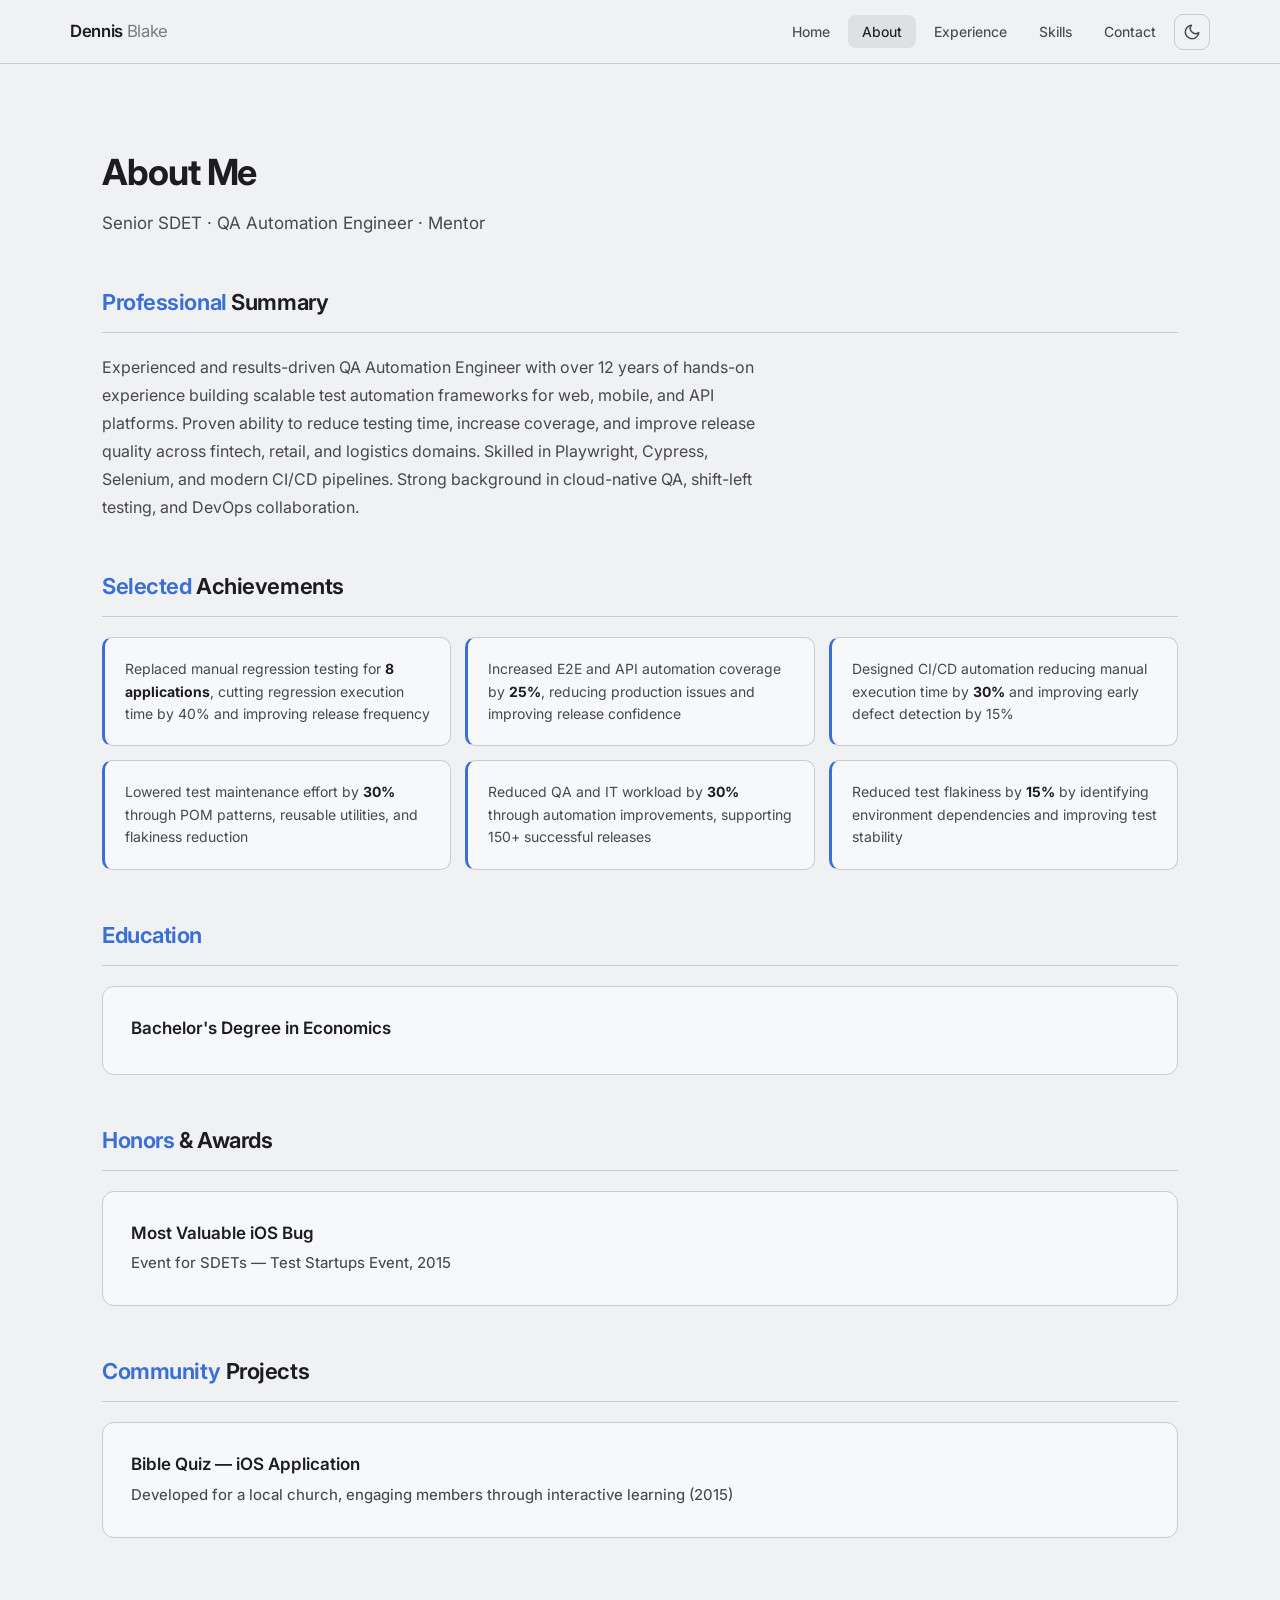
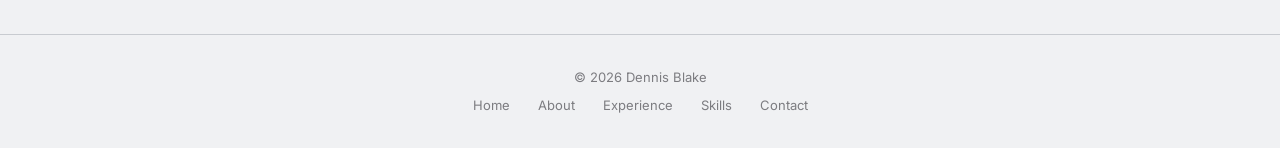
==== commit e22bd3e9: "update ui" ====
--- a/about/index.html
+++ b/about/index.html
@@ -15,6 +15,15 @@
       rel="stylesheet"
     />
     <link rel="icon" href="../assets/favicon.svg" type="image/svg+xml" />
+    <script>
+      (function () {
+        try {
+          var t = localStorage.getItem("theme");
+          if (t === "dark" || t === "light")
+            document.documentElement.setAttribute("data-theme", t);
+        } catch (e) {}
+      })();
+    </script>
     <link rel="stylesheet" href="../css/style.css" />
   </head>
   <body>
@@ -35,6 +44,39 @@
           <li><a href="../experience/">Experience</a></li>
           <li><a href="../skills/">Skills</a></li>
           <li><a href="../contact/">Contact</a></li>
+          <li>
+            <button
+              class="theme-toggle"
+              type="button"
+              aria-label="Toggle color theme"
+            >
+              <svg
+                class="icon-moon"
+                viewBox="0 0 24 24"
+                fill="none"
+                stroke="currentColor"
+                stroke-width="2"
+                stroke-linecap="round"
+                stroke-linejoin="round"
+              >
+                <path d="M21 12.79A9 9 0 1 1 11.21 3 7 7 0 0 0 21 12.79z" />
+              </svg>
+              <svg
+                class="icon-sun"
+                viewBox="0 0 24 24"
+                fill="none"
+                stroke="currentColor"
+                stroke-width="2"
+                stroke-linecap="round"
+                stroke-linejoin="round"
+              >
+                <circle cx="12" cy="12" r="4" />
+                <path
+                  d="M12 2v2M12 20v2M4.93 4.93l1.41 1.41M17.66 17.66l1.41 1.41M2 12h2M20 12h2M6.34 17.66l-1.41 1.41M19.07 4.93l-1.41 1.41"
+                />
+              </svg>
+            </button>
+          </li>
         </ul>
       </div>
     </nav>
--- a/css/style.css
+++ b/css/style.css
@@ -5,10 +5,14 @@
 }
 
 :root {
+  color-scheme: light dark;
+
+  /* Light theme (default) */
   --bg: #f0f1f3;
   --bg-subtle: #e9eaed;
   --bg-muted: #dfe0e4;
   --border: #c8cbd0;
+  --border-strong: #b4b8bf;
   --text: #1d1d1f;
   --text-secondary: #48484a;
   --text-muted: #7c7c80;
@@ -18,12 +22,64 @@
   --success: #059669;
   --success-subtle: #e6f7ef;
   --surface: #f7f8f9;
+  --nav-bg: rgba(240, 241, 243, 0.72);
+  --glow: rgba(59, 111, 212, 0.16);
+  --shadow-color: 220deg 24% 32%;
+
+  --shadow-sm: 0 1px 2px hsl(var(--shadow-color) / 0.1);
+  --shadow-md: 0 10px 24px -14px hsl(var(--shadow-color) / 0.28);
+  --shadow-lg: 0 28px 56px -20px hsl(var(--shadow-color) / 0.32);
+
   --max-width: 1140px;
 
   /* Strong custom easings (built-in CSS easings are too weak) */
   --ease-out: cubic-bezier(0.23, 1, 0.32, 1);
   --ease-in-out: cubic-bezier(0.77, 0, 0.175, 1);
   --ease-spring: cubic-bezier(0.34, 1.56, 0.64, 1);
+}
+
+/* Dark theme */
+:root[data-theme="dark"] {
+  --bg: #0c0c0e;
+  --bg-subtle: #141417;
+  --bg-muted: #1d1d21;
+  --border: #2a2a31;
+  --border-strong: #3b3b45;
+  --text: #f4f4f6;
+  --text-secondary: #b2b2b9;
+  --text-muted: #78787f;
+  --accent: #5b8def;
+  --accent-hover: #7ba4f4;
+  --accent-subtle: #17233c;
+  --success: #34d399;
+  --success-subtle: #0f2a20;
+  --surface: #151519;
+  --nav-bg: rgba(12, 12, 14, 0.72);
+  --glow: rgba(91, 141, 239, 0.22);
+  --shadow-color: 220deg 50% 2%;
+}
+
+/* Follow the OS when the user has not chosen explicitly */
+@media (prefers-color-scheme: dark) {
+  :root:not([data-theme="light"]) {
+    --bg: #0c0c0e;
+    --bg-subtle: #141417;
+    --bg-muted: #1d1d21;
+    --border: #2a2a31;
+    --border-strong: #3b3b45;
+    --text: #f4f4f6;
+    --text-secondary: #b2b2b9;
+    --text-muted: #78787f;
+    --accent: #5b8def;
+    --accent-hover: #7ba4f4;
+    --accent-subtle: #17233c;
+    --success: #34d399;
+    --success-subtle: #0f2a20;
+    --surface: #151519;
+    --nav-bg: rgba(12, 12, 14, 0.72);
+    --glow: rgba(91, 141, 239, 0.22);
+    --shadow-color: 220deg 50% 2%;
+  }
 }
 
 html {
@@ -44,12 +100,26 @@
   color: var(--text);
   line-height: 1.6;
   font-size: 16px;
+  transition:
+    background-color 0.4s var(--ease-out),
+    color 0.4s var(--ease-out);
+}
+
+::selection {
+  background: var(--accent);
+  color: #fff;
+}
+
+:focus-visible {
+  outline: 2px solid var(--accent);
+  outline-offset: 2px;
+  border-radius: 4px;
 }
 
 a {
   color: var(--accent);
   text-decoration: none;
-  transition: color 0.2s ease;
+  transition: color 0.2s var(--ease-out);
 }
 
 a:hover {
@@ -63,15 +133,18 @@
 /* ── Navigation ── */
 
 .navbar {
-  background: rgba(240, 241, 243, 0.9);
-  backdrop-filter: blur(14px);
-  -webkit-backdrop-filter: blur(14px);
+  background: var(--nav-bg);
+  backdrop-filter: blur(18px) saturate(180%);
+  -webkit-backdrop-filter: blur(18px) saturate(180%);
   border-bottom: 1px solid var(--border);
   padding: 0 2rem;
   position: sticky;
   top: 0;
   z-index: 100;
   height: 64px;
+  transition:
+    background-color 0.4s var(--ease-out),
+    border-color 0.4s var(--ease-out);
 }
 
 .navbar .container {
@@ -200,7 +273,7 @@
 }
 
 .section-title {
-  font-size: 2rem;
+  font-size: clamp(1.75rem, 1.3rem + 1.9vw, 2.25rem);
   font-weight: 700;
   letter-spacing: -0.03em;
   line-height: 1.2;
@@ -224,6 +297,22 @@
 .hero {
   padding: 6rem 0 5rem;
   text-align: left;
+  position: relative;
+  overflow: hidden;
+}
+
+/* Soft ambient light for depth (apple-design: materials & depth) */
+.hero::before {
+  content: "";
+  position: absolute;
+  top: -20%;
+  right: -5%;
+  width: 55vw;
+  max-width: 720px;
+  aspect-ratio: 1;
+  background: radial-gradient(circle, var(--glow), transparent 62%);
+  pointer-events: none;
+  z-index: 0;
 }
 
 .hero-inner {
@@ -231,13 +320,15 @@
   margin: 0 auto;
   padding: 0 2rem;
   display: grid;
-  grid-template-columns: 1fr 1fr;
-  gap: 4rem;
+  grid-template-columns: minmax(0, 1.08fr) minmax(0, 0.92fr);
+  gap: 3rem;
   align-items: center;
+  position: relative;
+  z-index: 1;
 }
 
 .hero-content {
-  max-width: 560px;
+  max-width: 580px;
 }
 
 .hero-badge {
@@ -251,7 +342,7 @@
   padding: 0.375rem 1rem;
   border-radius: 100px;
   margin-bottom: 1.5rem;
-  border: 1px solid #d1fae5;
+  border: 1px solid color-mix(in srgb, var(--success) 22%, transparent);
 }
 
 .hero-badge::before {
@@ -261,13 +352,15 @@
   background: var(--success);
   border-radius: 50%;
   flex-shrink: 0;
+  --pulse-color: color-mix(in srgb, var(--success) 50%, transparent);
+  animation: node-pulse 2.4s var(--ease-out) infinite;
 }
 
 .hero h1 {
-  font-size: 3.25rem;
+  font-size: clamp(2.25rem, 1.4rem + 3.6vw, 3.4rem);
   font-weight: 700;
   letter-spacing: -0.04em;
-  line-height: 1.1;
+  line-height: 1.08;
   color: var(--text);
   margin-bottom: 1.25rem;
 }
@@ -301,11 +394,63 @@
   border: 1px solid var(--border);
 }
 
-.hero-auth {
+.auth-chip {
+  display: inline-flex;
+  align-items: center;
+  gap: 0.75rem;
+  padding: 0.7rem 1.05rem 0.7rem 0.85rem;
+  border-radius: 12px;
+  background: var(--accent-subtle);
+  border: 1px solid color-mix(in srgb, var(--accent) 28%, transparent);
+  box-shadow:
+    var(--shadow-sm),
+    inset 0 0 0 1px color-mix(in srgb, var(--accent) 8%, transparent);
+  margin-bottom: 1.75rem;
+  transition:
+    transform 0.25s var(--ease-out),
+    box-shadow 0.25s var(--ease-out),
+    border-color 0.25s var(--ease-out);
+}
+
+.auth-chip:hover {
+  transform: translateY(-2px);
+  border-color: color-mix(in srgb, var(--accent) 45%, transparent);
+  box-shadow: var(--shadow-md);
+}
+
+.auth-chip-icon {
+  display: inline-flex;
+  align-items: center;
+  justify-content: center;
+  width: 34px;
+  height: 34px;
+  border-radius: 9px;
+  color: #fff;
+  background: var(--accent);
+  flex-shrink: 0;
+}
+
+.auth-chip-icon svg {
+  width: 20px;
+  height: 20px;
+}
+
+.auth-chip-text {
+  display: flex;
+  flex-direction: column;
+  line-height: 1.3;
+}
+
+.auth-chip-text strong {
+  font-size: 0.9375rem;
+  font-weight: 650;
+  letter-spacing: -0.01em;
+  color: var(--text);
+}
+
+.auth-chip-text span {
   font-size: 0.8125rem;
-  color: var(--text-muted);
-  font-weight: 500;
-  margin-bottom: 1.75rem;
+  color: var(--text-secondary);
 }
 
 .hero-actions {
@@ -316,18 +461,41 @@
 
 .hero-photo-wrapper {
   display: flex;
-  justify-content: center;
+  justify-content: flex-end;
   align-items: center;
+  position: relative;
+}
+
+.hero-photo-wrapper::after {
+  content: "";
+  position: absolute;
+  inset: 6% 4% -6% 12%;
+  background: radial-gradient(ellipse at center, var(--glow), transparent 70%);
+  filter: blur(30px);
+  z-index: -1;
+  pointer-events: none;
 }
 
 .hero-photo {
-  width: 320px;
-  height: 320px;
+  width: 100%;
+  max-width: 340px;
+  aspect-ratio: 4 / 5;
+  height: auto;
   border-radius: 24px;
   object-fit: cover;
-  object-position: center 15%;
+  object-position: center 12%;
   border: 1px solid var(--border);
-  box-shadow: 0 24px 48px -12px rgba(0, 0, 0, 0.08);
+  box-shadow: var(--shadow-lg);
+  transition:
+    transform 0.4s var(--ease-out),
+    box-shadow 0.4s var(--ease-out);
+}
+
+.hero-photo:hover {
+  transform: translateY(-4px);
+  box-shadow:
+    var(--shadow-lg),
+    0 0 0 1px var(--border-strong);
 }
 
 /* ── Buttons ── */
@@ -938,9 +1106,10 @@
   }
 
   .hero-photo {
-    width: 200px;
-    height: 200px;
-    border-radius: 20px;
+    width: 240px;
+    max-width: 240px;
+    height: auto;
+    border-radius: 22px;
   }
 
   .metrics-grid {
@@ -967,8 +1136,9 @@
     top: 100%;
     left: 0;
     right: 0;
-    background: rgba(240, 241, 243, 0.98);
-    backdrop-filter: blur(14px);
+    background: var(--nav-bg);
+    backdrop-filter: blur(18px) saturate(180%);
+    -webkit-backdrop-filter: blur(18px) saturate(180%);
     flex-direction: column;
     padding: 0.75rem 1rem;
     gap: 0.25rem;
@@ -1005,8 +1175,9 @@
   }
 
   .hero-photo {
-    width: 160px;
-    height: 160px;
+    width: 200px;
+    max-width: 200px;
+    height: auto;
   }
 
   .section {
@@ -1070,6 +1241,86 @@
 
   .metrics-grid {
     grid-template-columns: 1fr 1fr;
+  }
+}
+
+/* ── Theme & elevation refinements ── */
+
+.skill-group:hover,
+.card:hover,
+.contact-item:hover {
+  box-shadow: var(--shadow-md);
+}
+
+.project-card:hover {
+  box-shadow: var(--shadow-lg);
+}
+
+:root[data-theme="dark"] .btn-secondary:hover,
+:root[data-theme="dark"] .btn-outline:hover,
+:root[data-theme="dark"] .skill-group:hover,
+:root[data-theme="dark"] .project-card:hover,
+:root[data-theme="dark"] .card:hover,
+:root[data-theme="dark"] .contact-item:hover,
+:root[data-theme="dark"] .skill-tag:hover {
+  border-color: var(--border-strong);
+}
+
+/* Theme toggle button */
+.theme-toggle {
+  display: inline-flex;
+  align-items: center;
+  justify-content: center;
+  width: 36px;
+  height: 36px;
+  border-radius: 9px;
+  border: 1px solid var(--border);
+  background: transparent;
+  color: var(--text-secondary);
+  cursor: pointer;
+  flex-shrink: 0;
+  transition:
+    background 0.2s var(--ease-out),
+    color 0.2s var(--ease-out),
+    border-color 0.2s var(--ease-out),
+    transform 0.14s var(--ease-out);
+}
+
+.theme-toggle:hover {
+  background: var(--bg-muted);
+  color: var(--text);
+  border-color: var(--border-strong);
+}
+
+.theme-toggle:active {
+  transform: scale(0.92);
+}
+
+.theme-toggle svg {
+  width: 18px;
+  height: 18px;
+}
+
+.theme-toggle .icon-sun {
+  display: none;
+}
+.theme-toggle .icon-moon {
+  display: block;
+}
+
+:root[data-theme="dark"] .theme-toggle .icon-sun {
+  display: block;
+}
+:root[data-theme="dark"] .theme-toggle .icon-moon {
+  display: none;
+}
+
+@media (prefers-color-scheme: dark) {
+  :root:not([data-theme="light"]) .theme-toggle .icon-sun {
+    display: block;
+  }
+  :root:not([data-theme="light"]) .theme-toggle .icon-moon {
+    display: none;
   }
 }
 
@@ -1129,19 +1380,20 @@
 
 /* Active timeline node gently pulses to draw the eye to "now" */
 .timeline-item:first-child::before {
-  box-shadow: 0 0 0 0 rgba(59, 111, 212, 0.35);
+  --pulse-color: color-mix(in srgb, var(--accent) 40%, transparent);
+  box-shadow: 0 0 0 0 var(--pulse-color);
   animation: node-pulse 2.4s var(--ease-out) infinite;
 }
 
 @keyframes node-pulse {
   0% {
-    box-shadow: 0 0 0 0 rgba(59, 111, 212, 0.35);
+    box-shadow: 0 0 0 0 var(--pulse-color);
   }
   70% {
-    box-shadow: 0 0 0 7px rgba(59, 111, 212, 0);
+    box-shadow: 0 0 0 7px transparent;
   }
   100% {
-    box-shadow: 0 0 0 0 rgba(59, 111, 212, 0);
+    box-shadow: 0 0 0 0 transparent;
   }
 }
 
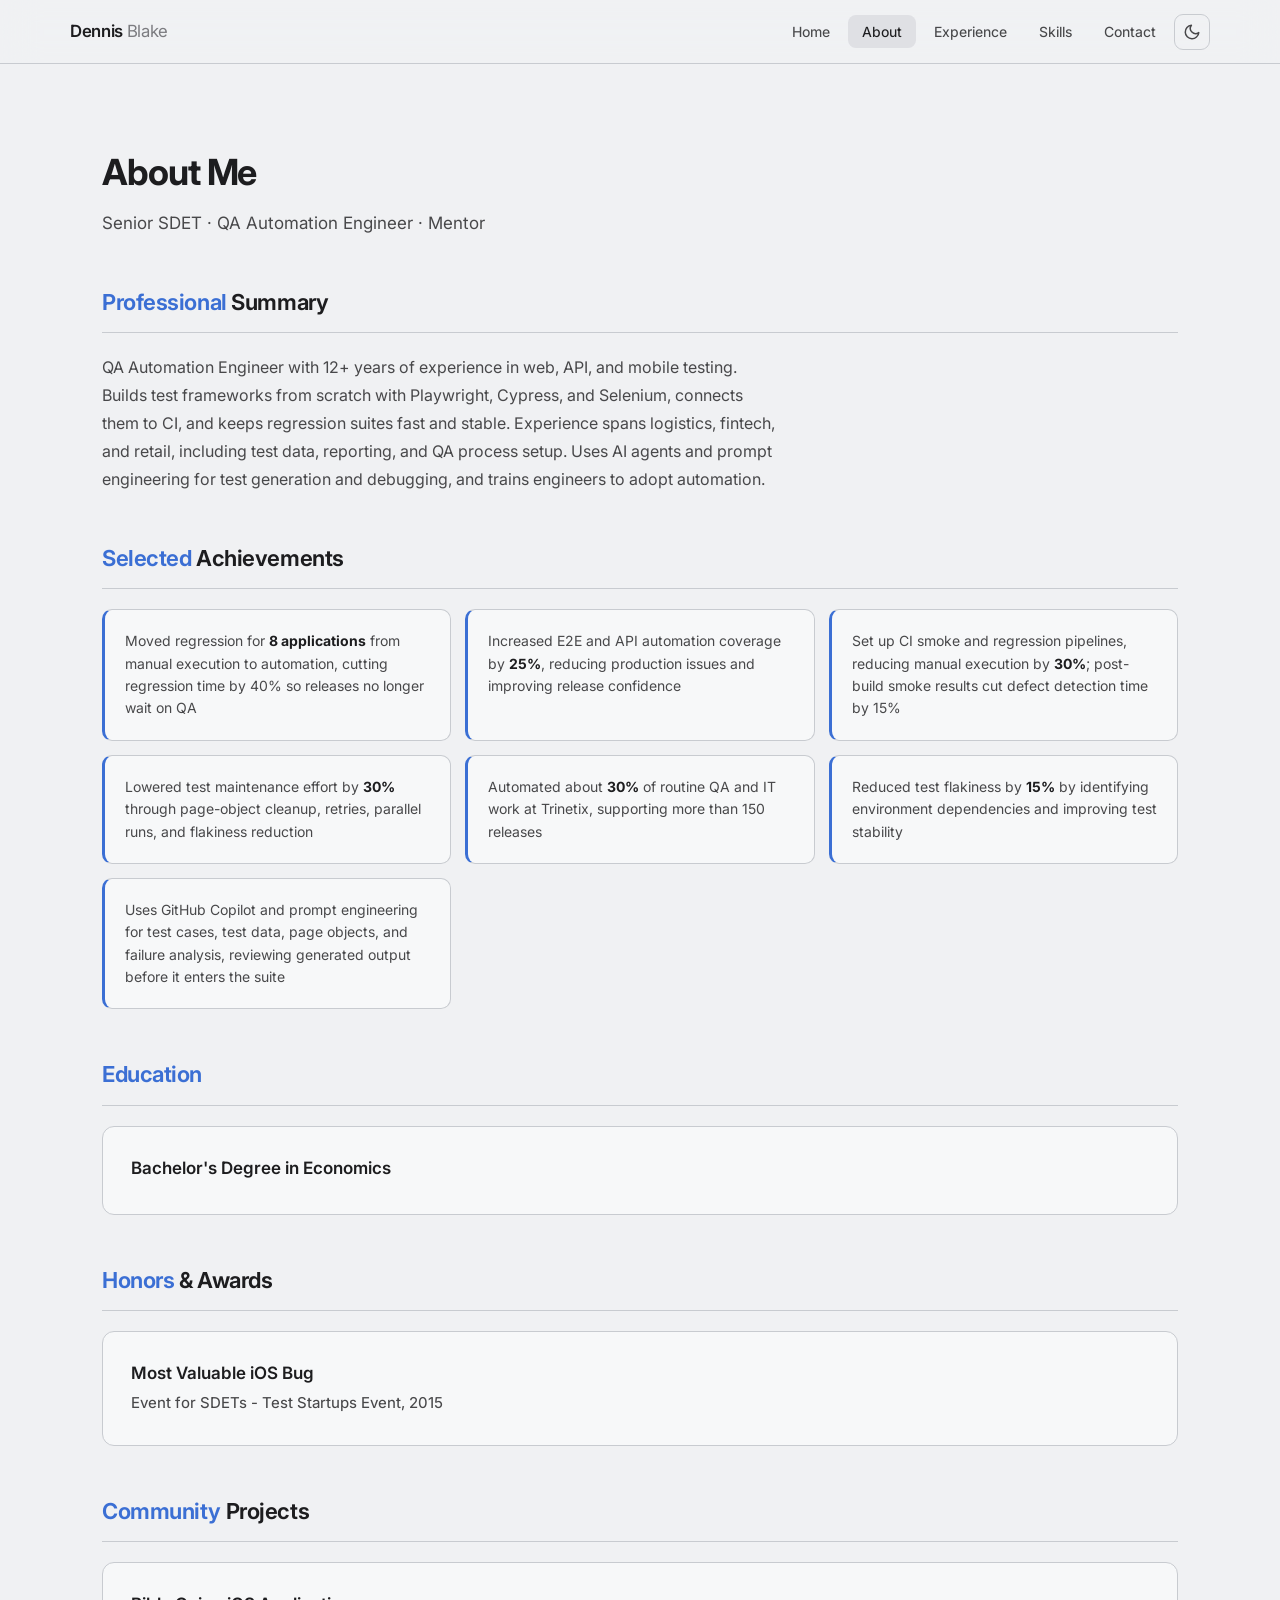
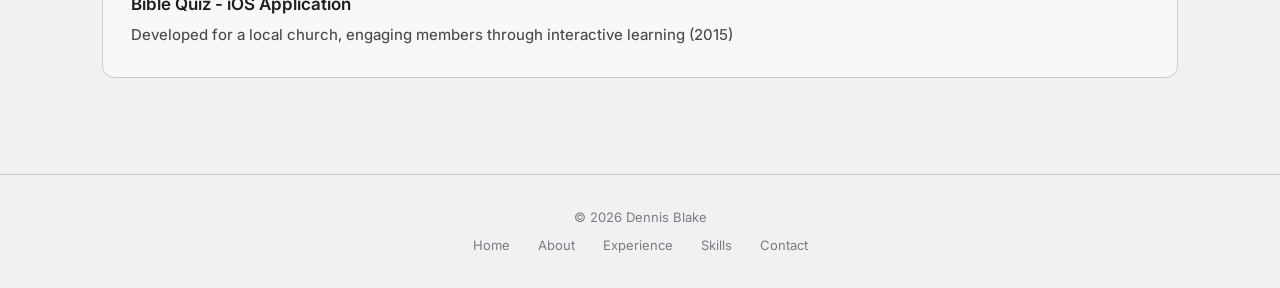
==== commit e90d2357: "updated version" ====
--- a/about/index.html
+++ b/about/index.html
@@ -3,10 +3,10 @@
   <head>
     <meta charset="UTF-8" />
     <meta name="viewport" content="width=device-width, initial-scale=1.0" />
-    <title>About — Dennis Blake</title>
+    <title>About - Dennis Blake</title>
     <meta
       name="description"
-      content="About Dennis Blake — Senior SDET and QA Automation Engineer with 12+ years building scalable test frameworks."
+      content="About Dennis Blake - Senior SDET and QA Automation Engineer with 12+ years building scalable test frameworks."
     />
     <link rel="preconnect" href="https://fonts.googleapis.com" />
     <link rel="preconnect" href="https://fonts.gstatic.com" crossorigin />
@@ -24,7 +24,7 @@
         } catch (e) {}
       })();
     </script>
-    <link rel="stylesheet" href="../css/style.css" />
+    <link rel="stylesheet" href="../css/style.css?v=20260903b" />
   </head>
   <body>
     <nav class="navbar">
@@ -90,13 +90,13 @@
       <section class="section">
         <h2><span>Professional</span> Summary</h2>
         <p class="summary-text">
-          Experienced and results-driven QA Automation Engineer with over 12
-          years of hands-on experience building scalable test automation
-          frameworks for web, mobile, and API platforms. Proven ability to
-          reduce testing time, increase coverage, and improve release quality
-          across fintech, retail, and logistics domains. Skilled in Playwright,
-          Cypress, Selenium, and modern CI/CD pipelines. Strong background in
-          cloud-native QA, shift-left testing, and DevOps collaboration.
+          QA Automation Engineer with 12+ years of experience in web, API, and
+          mobile testing. Builds test frameworks from scratch with Playwright,
+          Cypress, and Selenium, connects them to CI, and keeps regression
+          suites fast and stable. Experience spans logistics, fintech, and
+          retail, including test data, reporting, and QA process setup. Uses AI
+          agents and prompt engineering for test generation and debugging, and
+          trains engineers to adopt automation.
         </p>
       </section>
 
@@ -105,9 +105,9 @@
         <div class="achievements">
           <div class="achievement-item">
             <p>
-              Replaced manual regression testing for
-              <strong>8 applications</strong>, cutting regression execution time
-              by 40% and improving release frequency
+              Moved regression for <strong>8 applications</strong> from manual
+              execution to automation, cutting regression time by 40% so
+              releases no longer wait on QA
             </p>
           </div>
           <div class="achievement-item">
@@ -118,26 +118,35 @@
           </div>
           <div class="achievement-item">
             <p>
-              Designed CI/CD automation reducing manual execution time by
-              <strong>30%</strong> and improving early defect detection by 15%
+              Set up CI smoke and regression pipelines, reducing manual
+              execution by <strong>30%</strong>; post-build smoke results cut
+              defect detection time by 15%
             </p>
           </div>
           <div class="achievement-item">
             <p>
               Lowered test maintenance effort by <strong>30%</strong> through
-              POM patterns, reusable utilities, and flakiness reduction
-            </p>
-          </div>
-          <div class="achievement-item">
-            <p>
-              Reduced QA and IT workload by <strong>30%</strong> through
-              automation improvements, supporting 150+ successful releases
+              page-object cleanup, retries, parallel runs, and flakiness
+              reduction
+            </p>
+          </div>
+          <div class="achievement-item">
+            <p>
+              Automated about <strong>30%</strong> of routine QA and IT work at
+              Trinetix, supporting more than 150 releases
             </p>
           </div>
           <div class="achievement-item">
             <p>
               Reduced test flakiness by <strong>15%</strong> by identifying
               environment dependencies and improving test stability
+            </p>
+          </div>
+          <div class="achievement-item">
+            <p>
+              Uses GitHub Copilot and prompt engineering for test cases, test
+              data, page objects, and failure analysis, reviewing generated
+              output before it enters the suite
             </p>
           </div>
         </div>
@@ -154,14 +163,14 @@
         <h2><span>Honors</span> &amp; Awards</h2>
         <div class="card">
           <h3>Most Valuable iOS Bug</h3>
-          <p class="subtitle">Event for SDETs — Test Startups Event, 2015</p>
+          <p class="subtitle">Event for SDETs - Test Startups Event, 2015</p>
         </div>
       </section>
 
       <section class="section">
         <h2><span>Community</span> Projects</h2>
         <div class="card">
-          <h3>Bible Quiz — iOS Application</h3>
+          <h3>Bible Quiz - iOS Application</h3>
           <p class="subtitle">
             Developed for a local church, engaging members through interactive
             learning (2015)
@@ -180,6 +189,13 @@
         <a href="../contact/">Contact</a>
       </div>
     </footer>
-    <script src="../js/main.js" defer></script>
+    <script src="../js/main.js?v=20260903b" defer></script>
+    <!-- Cloudflare Web Analytics -->
+    <script
+      defer
+      src="https://static.cloudflareinsights.com/beacon.min.js"
+      data-cf-beacon='{"token": "b1f46ae8decf4799a4e86631f6361833"}'
+    ></script>
+    <!-- End Cloudflare Web Analytics -->
   </body>
 </html>
--- a/css/style.css
+++ b/css/style.css
@@ -550,7 +550,7 @@
 
 .btn-outline {
   border: 1px solid var(--border);
-  color: var(--text-secondary);
+  color: var(--text);
   background: transparent;
 }
 
@@ -1112,16 +1112,21 @@
     border-radius: 22px;
   }
 
-  .metrics-grid {
-    grid-template-columns: repeat(3, 1fr);
-  }
-
   .skills-grid {
     grid-template-columns: repeat(2, 1fr);
   }
 
   .projects-grid {
     grid-template-columns: 1fr;
+  }
+
+  .metrics-grid {
+    grid-template-columns: repeat(2, 1fr);
+  }
+
+  /* Odd last metric fills the row instead of leaving an empty cell */
+  .metrics-grid .metric-card:last-child:nth-child(odd) {
+    grid-column: 1 / -1;
   }
 }
 
@@ -1193,7 +1198,6 @@
   }
 
   .metrics-grid {
-    grid-template-columns: repeat(2, 1fr);
     border-radius: 12px;
   }
 
@@ -1237,10 +1241,6 @@
 
   .hero-actions .btn {
     width: 100%;
-  }
-
-  .metrics-grid {
-    grid-template-columns: 1fr 1fr;
   }
 }
 
